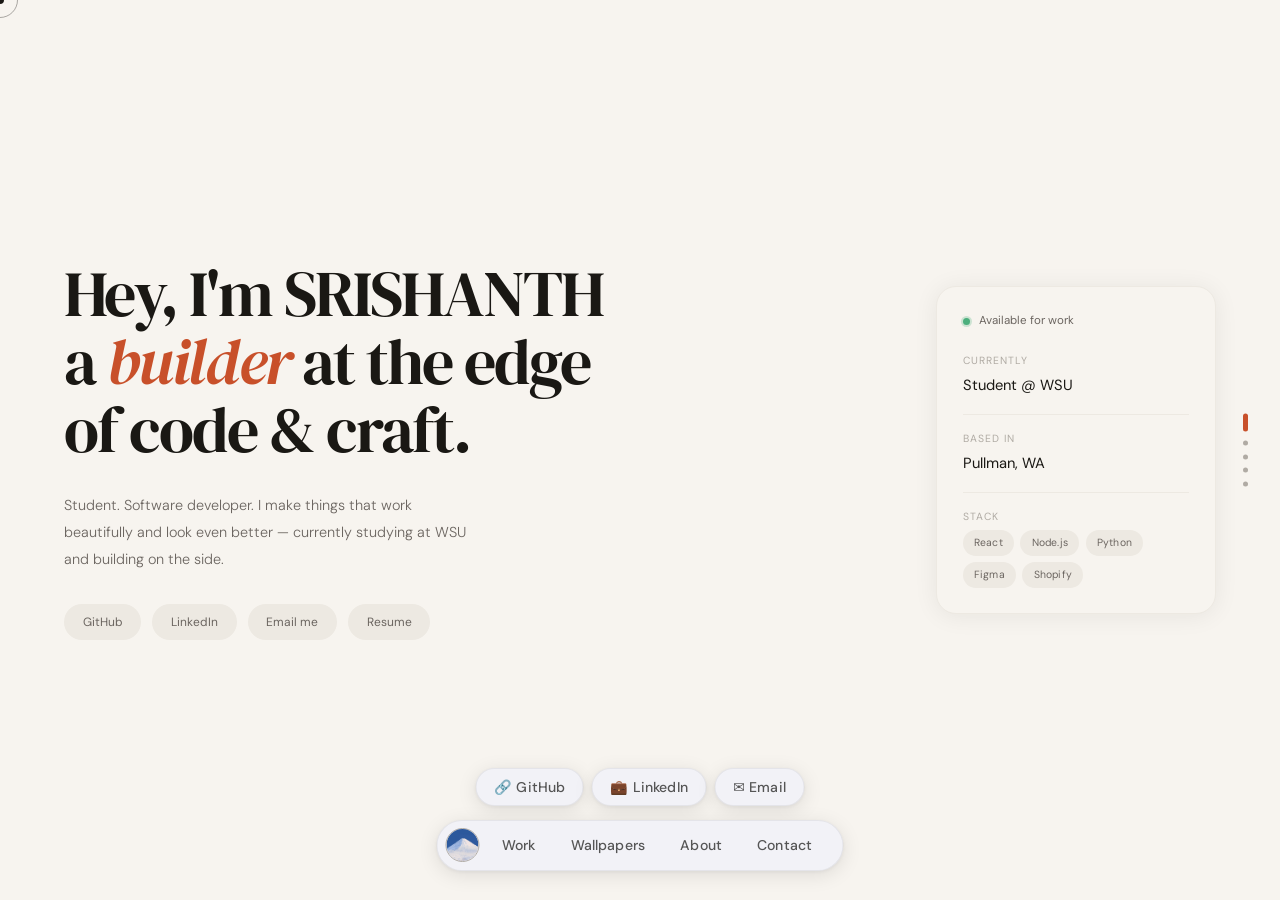
==== index.html @ 88192b69 "Split mobile and desktop styles" ====
<!DOCTYPE html>
<html lang="en">

<head>
  <meta charset="UTF-8" />
  <meta name="viewport" content="width=device-width, initial-scale=1.0" />
  <title>Srishanth — Portfolio</title>
  <link
    href="https://fonts.googleapis.com/css2?family=DM+Serif+Display:ital@0;1&family=DM+Sans:opsz,wght@9..40,300;9..40,400;9..40,500&display=swap"
    rel="stylesheet" />
  <link rel="stylesheet" href="style.css" />
</head>

<body>
  <!-- System: Cursor Elements -->
  <div class="cur-dot" id="cd"></div>
  <div class="cur-ring" id="cr"></div>

  <!-- System: Progress Dots -->
  <div class="slide-dots" id="slideDots"></div>

  <!-- System: Secondary Navigation (Floating Pills) -->
  <nav class="sec-nav" id="secNav" role="navigation" aria-label="Section actions" aria-live="polite"></nav>

  <!-- MODIFIABLE: Primary Navigation -->
  <nav>
    <a class="nav-icon-btn pill" href="#home" style="padding: 0; border-radius: 50%; overflow: hidden;">
      <!-- EDIT: Profile Image -->
      <img src="P.jpg" alt="Srishanth" class="nav-photo" />
    </a>
    <ul class="nav-pill">
      <!-- EDIT: Nav Items -->
      <li><a href="#work" class="active">Work</a></li>
      <li><a href="#wallpapers">Wallpapers</a></li>
      <li><a href="#about">About</a></li>
      <li><a href="#contact">Contact</a></li>
    </ul>
  </nav>

  <main class="h-scroll-container">

    <!-- SECTION: Hero -->
    <section class="hero" id="home">
      <div class="hero-left">
        <!-- EDIT: Hero Title -->
        <h1 class="h-title">
          Hey, I'm SRISHANTH <br />
          a <em>builder</em> at the edge<br />of code &amp; craft.
        </h1>
        <!-- EDIT: Hero Intro -->
        <p class="h-body">
          Student. Software developer. I make things that work beautifully
          and look even better — currently studying at WSU and building on the side.
        </p>
        <div class="h-pills">
          <!-- MODIFIABLE: Hero Social/Call-to-Action Pills -->
          <a class="h-pill" href="https://github.com/SURAKANTISRISHANTHREDDY" target="_blank" rel="noopener noreferrer">GitHub</a>
          <a class="h-pill" href="https://linkedin.com/in/your-profile" target="_blank" rel="noopener noreferrer">LinkedIn</a>
          <a class="h-pill" href="mailto:srishanthsurakanti@gmail.com">Email me</a>
          <a class="h-pill" href="resume.pdf" download>Resume</a>
        </div>
      </div>
      <div class="hero-right">
        <!-- MODIFIABLE: Hero Status Card -->
        <div class="hero-card">
          <div class="hero-card-status"><span class="status-dot"></span> Available for work</div>
          <div class="hero-card-label">Currently</div>
          <div class="hero-card-val">Student @ WSU</div>
          <div class="hero-card-divider"></div>
          <div class="hero-card-label">Based in</div>
          <div class="hero-card-val">Pullman, WA</div>
          <div class="hero-card-divider"></div>
          <div class="hero-card-label">Stack</div>
          <div class="hero-card-stack">
            <!-- EDIT: Tech Stack Chips -->
            <span class="hero-card-tag">React</span>
            <span class="hero-card-tag">Node.js</span>
            <span class="hero-card-tag">Python</span>
            <span class="hero-card-tag">Figma</span>
            <span class="hero-card-tag">Shopify</span>
          </div>
        </div>
      </div>
    </section>

    <!-- SECTION: Work -->
    <section class="work rev" id="work">
      <div class="work-inner-content">
        <div class="sec-label">Selected work</div>
        <!-- MODIFIABLE: Project List -->
        <!-- EDIT: Add/Remove <a class="proj"> items here -->
        <a class="proj" href="#">
          <div class="proj-l"><span class="proj-n">01</span>
            <div class="proj-info">
              <div class="proj-name">Project Alpha</div>
              <div class="proj-meta">Web App · React · Node.js</div>
            </div>
          </div>
          <div class="proj-r"><span class="proj-yr">2024</span><span class="proj-arr">→</span></div>
        </a>
        <!-- ... additional projects ... -->
      </div>
    </section>

    <!-- SECTION: Wallpapers -->
    <section class="work rev" id="wallpapers">
      <div class="work-inner-content">
        <div class="sec-label">Wallpapers</div>
        <!-- MODIFIABLE: Wallpaper Items -->
        <a class="proj" href="#">
          <div class="proj-l"><span class="proj-n">01</span>
            <div class="proj-info">
              <div class="proj-name">Midnight Desktop Pack</div>
              <div class="proj-meta">4K Resolution · $5</div>
            </div>
          </div>
          <div class="proj-r"><span class="proj-yr">Buy now</span><span class="proj-arr">→</span></div>
        </a>
      </div>
    </section>

    <!-- SECTION: About -->
    <div class="about rev" id="about">
      <div class="about-in">
        <div class="about-hed">Building at the<br />edge of <em>code</em><br />&amp; <em>craft.</em></div>
        <div class="about-copy">
          <!-- EDIT: About Text -->
          <p>I'm a senior student studying Computer Science who believes the best work happens when technical precision meets genuine aesthetic care.</p>
          <div class="pills">
            <!-- EDIT: Skill Tags -->
            <span class="pill">React</span><span class="pill">Node.js</span><span class="pill">Python</span>
          </div>
        </div>
      </div>
    </div>

    <!-- SECTION: Contact -->
    <section class="contact rev" id="contact">
      <div class="contact-inner">
        <div>
          <h2 class="contact-hed">Let's make<br /><em>something</em><br />together.</h2>
          <p class="contact-sub">Open to freelance and collabs. I read every message.</p>
        </div>
        <!-- MODIFIABLE: Contact Form -->
        <form class="cform" id="contactForm">
          <div class="cfield"><label>Name</label><input type="text" id="contactName" placeholder="Your name" required /></div>
          <div class="cfield"><label>Email</label><input type="email" id="contactEmail" placeholder="your@email.com" required /></div>
          <div class="cfield"><label>Message</label><textarea id="contactMessage" placeholder="Tell me about your project…" required></textarea></div>
          <button class="cbtn" type="submit">Send it →</button>
        </form>
      </div>
      <!-- FOOTER -->
      <footer class="slide-footer">
        <p>SRI © 2026 — Made with care.</p>
        <ul class="f-links">
          <!-- EDIT: Footer Links -->
          <li><a href="https://github.com/SURAKANTISRISHANTHREDDY" target="_blank" rel="noopener noreferrer">GitHub</a></li>
          <li><a href="https://linkedin.com/in/your-profile" target="_blank" rel="noopener noreferrer">LinkedIn</a></li>
        </ul>
      </footer>
    </section>
  </main>

  <script>
    /**
     * CORE LOGIC: Do not edit below unless modifying functionality.
     * All content/configuration is in the HTML sections above or the SEC_NAV_DATA below.
     */
    
    // ── CONFIGURATION: SECONDARY NAVIGATION ───────────────────────────
    // MODIFIABLE: Update the action pills that appear for each section.
    const SEC_NAV_DATA = {
      home: {
        links: [
          { text: 'GitHub', href: 'https://github.com/SURAKANTISRISHANTHREDDY', target: '_blank', icon: '🔗 ' },
          { text: 'LinkedIn', href: 'https://linkedin.com/in/your-profile', target: '_blank', icon: '💼 ' },
          { text: 'Email', href: 'mailto:srishanthsurakanti@gmail.com', icon: '✉️ ' },
        ]
      },
      work: {
        links: [
          { text: 'View GitHub', href: 'https://github.com/SURAKANTISRISHANTHREDDY', target: '_blank', icon: '📂 ' }
        ]
      },
      wallpapers: {
        links: [
          { text: 'Gumroad', href: '#', icon: '✨ ' },
          { text: 'Instagram', href: 'https://instagram.com/your-handle', target: '_blank', icon: '📸 ' },
        ]
      },
      about: {
        links: [
          { text: 'Resume', href: 'resume.pdf', download: true, icon: '📄 ' }
        ]
      },
      contact: {
        links: [
          { text: 'Direct Email', href: 'mailto:srishanthsurakanti@gmail.com', icon: '✉️ ' }
        ]
      },
    };

    // ── SYSTEM: CORE FUNCTIONALITY ─────────────────────────────────────
    
    // 1. Cursor Handling
    const cd = document.getElementById('cd'), cr = document.getElementById('cr');
    let mx = 0, my = 0, rx = 0, ry = 0, hoverPill = null;
    document.addEventListener('mousemove', e => { mx = e.clientX; my = e.clientY; });
    
    (function cursorLoop() {
      cd.style.left = mx + 'px'; cd.style.top = my + 'px';
      let tx = mx, ty = my;
      if (hoverPill) { const r = hoverPill.getBoundingClientRect(); tx = r.left + r.width / 2; ty = r.top + r.height / 2; }
      rx += (tx - rx) * .15; ry += (ty - ry) * .15;
      cr.style.left = rx + 'px'; cr.style.top = ry + 'px';
      requestAnimationFrame(cursorLoop);
    })();

    function watchHover(elements) {
      elements.forEach(el => {
        const isPill = el.classList.contains('pill') || el.classList.contains('h-pill') || el.closest('.nav-pill') || el.classList.contains('cbtn') || el.classList.contains('sec-nav-link');
        el.addEventListener('mouseenter', () => {
          document.body.classList.add('hov');
          if (isPill) { hoverPill = el; const r = el.getBoundingClientRect(); cr.style.width = r.width + 'px'; cr.style.height = r.height + 'px'; cd.style.opacity = '0'; }
        });
        el.addEventListener('mouseleave', () => {
          document.body.classList.remove('hov');
          if (isPill) { hoverPill = null; cr.style.width = ''; cr.style.height = ''; cd.style.opacity = '1'; }
        });
      });
    }
    watchHover(document.querySelectorAll('a, button, .pill'));

    // 2. Scroll & Snap Logic
    const scrollContainer = document.querySelector('.h-scroll-container');
    const slides = Array.from(document.querySelectorAll('main > section, main > .about'));
    let isLocked = false;

    function handleScroll(dir) {
      if (isLocked) return;
      isLocked = true;
      const index = Math.round(scrollContainer.scrollLeft / scrollContainer.clientWidth) + dir;
      const target = slides[Math.max(0, Math.min(slides.length - 1, index))];
      if (target) target.scrollIntoView({ behavior: 'smooth', block: 'nearest', inline: 'start' });
      setTimeout(() => { isLocked = false; }, 750);
    }

    scrollContainer.addEventListener('wheel', e => {
      e.preventDefault();
      const dir = Math.abs(e.deltaY) > Math.abs(e.deltaX) ? e.deltaY : e.deltaX;
      handleScroll(dir > 0 ? 1 : -1);
    }, { passive: false });

    // 3. Navigation & Section Intersection
    const navPill = document.querySelector('.nav-pill');
    const dotsContainer = document.getElementById('slideDots');
    const secNav = document.getElementById('secNav');
    let activeSec = null;

    function updateSecNav(id) {
      if (activeSec === id) return;
      activeSec = id;
      secNav.innerHTML = '';
      const data = SEC_NAV_DATA[id];
      if (!data) { secNav.classList.remove('visible'); return; }
      
      data.links.forEach(item => {
        const a = document.createElement('a');
        a.className = 'sec-nav-link';
        a.href = item.href;
        if (item.target) a.target = item.target;
        if (item.download) a.setAttribute('download', '');
        a.innerHTML = item.icon + item.text;
        secNav.appendChild(a);
      });
      watchHover(secNav.querySelectorAll('.sec-nav-link'));
      secNav.classList.add('visible');
    }

    const observer = new IntersectionObserver(entries => {
      entries.forEach(entry => {
        if (entry.isIntersecting) {
          entry.target.classList.add('in');
          const idx = slides.indexOf(entry.target);
          // Highlight Nav
          document.querySelectorAll('.nav-pill a').forEach(a => a.classList.toggle('active', a.getAttribute('href') === '#' + entry.target.id));
          // Highlight Dots
          document.querySelectorAll('.slide-dot').forEach((d, i) => d.classList.toggle('active', i === idx));
          // Update Secondary Nav
          updateSecNav(entry.target.id);
          // Handle Indicator Slide
          const active = document.querySelector('.nav-pill a.active');
          if (active) {
            const r = active.getBoundingClientRect(), p = navPill.getBoundingClientRect();
            navPill.style.setProperty('--active-left', (r.left - p.left) + 'px');
            navPill.style.setProperty('--active-width', r.width + 'px');
            navPill.classList.add('has-active');
          }
        }
      });
    }, { threshold: 0.5 });

    slides.forEach((s, i) => {
      const dot = document.createElement('div');
      dot.className = 'slide-dot' + (i === 0 ? ' active' : '');
      dot.onclick = () => s.scrollIntoView({ behavior: 'smooth' });
      dotsContainer.appendChild(dot);
      if (s.id) observer.observe(s);
    });

    // ── Primary nav click handling (make section anchors work in horizontal layout)
    document.querySelectorAll('.nav-pill a, .nav-icon-btn').forEach(el => {
      el.addEventListener('click', (evt) => {
        const href = el.getAttribute('href');
        if (!href || !href.startsWith('#')) return;
        evt.preventDefault();
        const target = document.getElementById(href.slice(1));
        if (target) target.scrollIntoView({ behavior: 'smooth', block: 'nearest', inline: 'start' });
      });
    });

    // 4. Contact Form Handling
    const form = document.getElementById('contactForm');
    form.onsubmit = (e) => {
      e.preventDefault();
      const n = document.getElementById('contactName').value, em = document.getElementById('contactEmail').value, msg = document.getElementById('contactMessage').value;
      window.location.href = `mailto:srishanthsurakanti@gmail.com?subject=New Message from ${n}&body=${encodeURIComponent(msg + '\n\nFrom: ' + em)}`;
    };

    // Keyboard Accessibility
    document.onkeydown = (e) => { if (e.key === 'Escape') secNav.classList.remove('visible'); };
  </script>
</body>

</html>
---- style.css ----
@import url("./desktop.css");
@import url("./mobile.css");
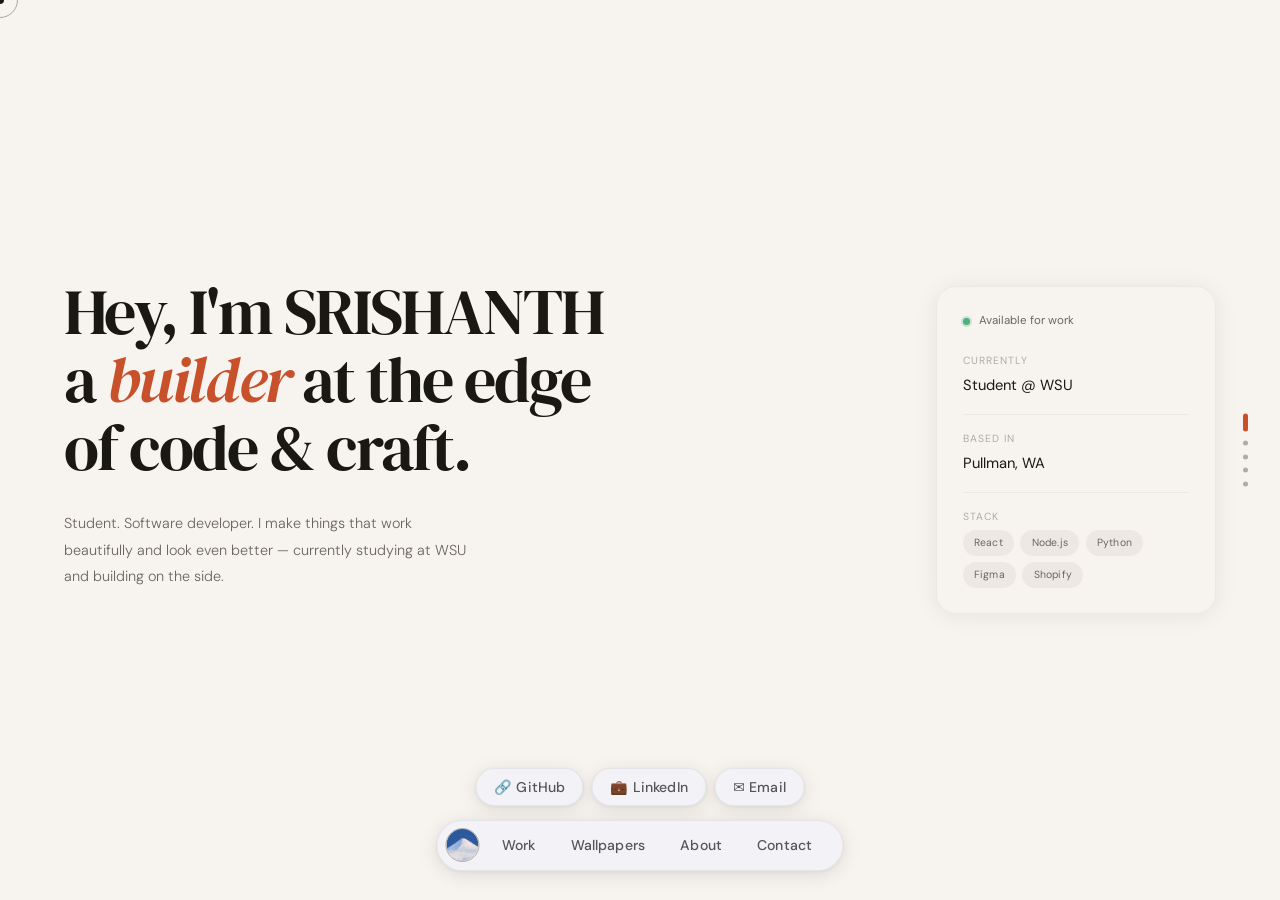
==== commit 847d3280: "Refine mobile nav layout and remove hero link pills" ====
--- a/index.html
+++ b/index.html
@@ -52,13 +52,6 @@
           Student. Software developer. I make things that work beautifully
           and look even better — currently studying at WSU and building on the side.
         </p>
-        <div class="h-pills">
-          <!-- MODIFIABLE: Hero Social/Call-to-Action Pills -->
-          <a class="h-pill" href="https://github.com/SURAKANTISRISHANTHREDDY" target="_blank" rel="noopener noreferrer">GitHub</a>
-          <a class="h-pill" href="https://linkedin.com/in/your-profile" target="_blank" rel="noopener noreferrer">LinkedIn</a>
-          <a class="h-pill" href="mailto:srishanthsurakanti@gmail.com">Email me</a>
-          <a class="h-pill" href="resume.pdf" download>Resume</a>
-        </div>
       </div>
       <div class="hero-right">
         <!-- MODIFIABLE: Hero Status Card -->
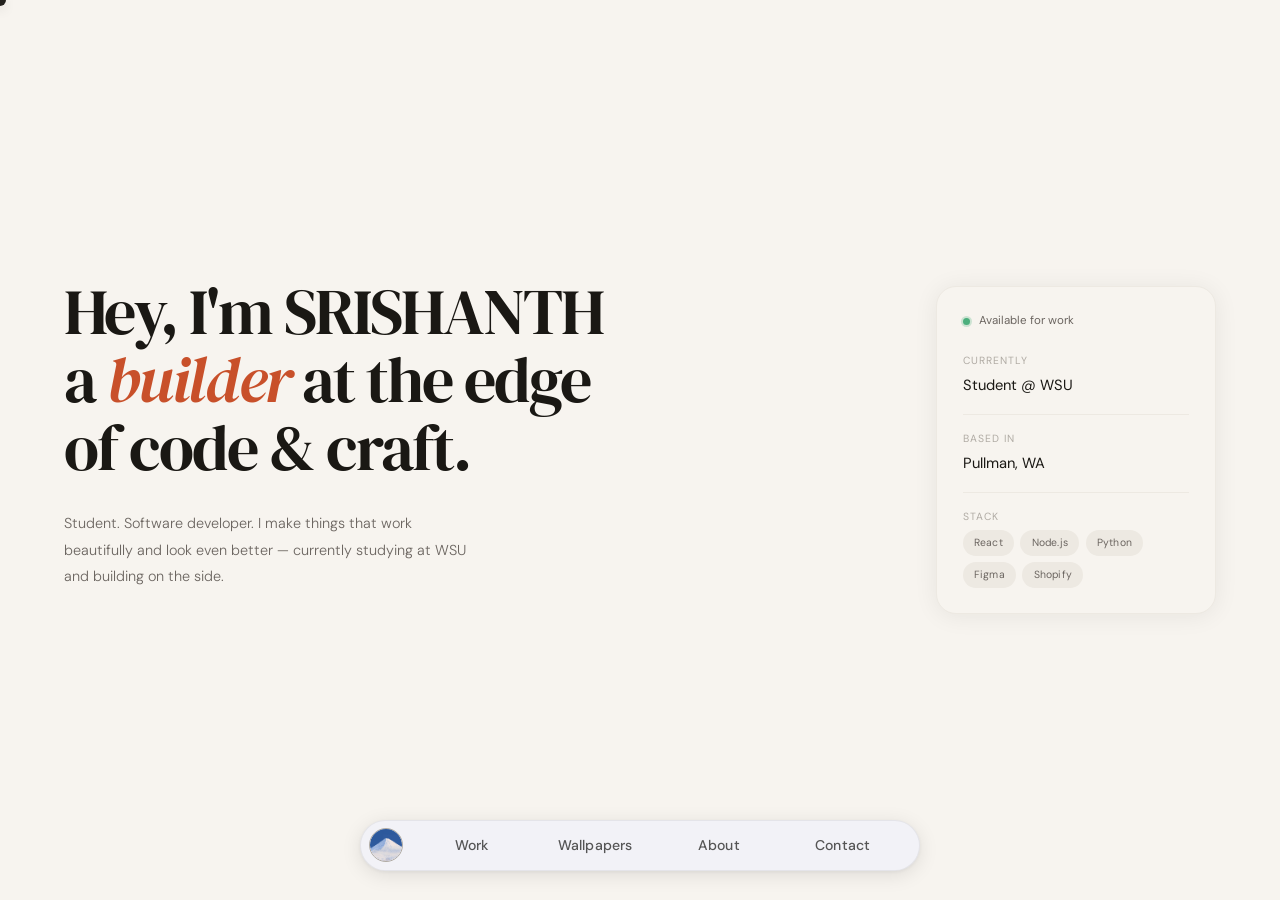
==== commit 8bdf85c9: "Refine nav interactions and cursor behavior" ====
--- a/index.html
+++ b/index.html
@@ -30,7 +30,7 @@
     </a>
     <ul class="nav-pill">
       <!-- EDIT: Nav Items -->
-      <li><a href="#work" class="active">Work</a></li>
+      <li><a href="#work">Work</a></li>
       <li><a href="#wallpapers">Wallpapers</a></li>
       <li><a href="#about">About</a></li>
       <li><a href="#contact">Contact</a></li>
@@ -165,9 +165,6 @@
     const SEC_NAV_DATA = {
       home: {
         links: [
-          { text: 'GitHub', href: 'https://github.com/SURAKANTISRISHANTHREDDY', target: '_blank', icon: '🔗 ' },
-          { text: 'LinkedIn', href: 'https://linkedin.com/in/your-profile', target: '_blank', icon: '💼 ' },
-          { text: 'Email', href: 'mailto:srishanthsurakanti@gmail.com', icon: '✉️ ' },
         ]
       },
       work: {
@@ -188,7 +185,9 @@
       },
       contact: {
         links: [
-          { text: 'Direct Email', href: 'mailto:srishanthsurakanti@gmail.com', icon: '✉️ ' }
+          { text: 'Direct Email', href: 'mailto:srishanthsurakanti@gmail.com', icon: '✉️ ' },
+          { text: 'GitHub', href: 'https://github.com/SURAKANTISRISHANTHREDDY', target: '_blank', icon: '🔗 ' },
+          { text: 'LinkedIn', href: 'https://linkedin.com/in/your-profile', target: '_blank', icon: '💼 ' }
         ]
       },
     };
@@ -197,13 +196,30 @@
     
     // 1. Cursor Handling
     const cd = document.getElementById('cd'), cr = document.getElementById('cr');
-    let mx = 0, my = 0, rx = 0, ry = 0, hoverPill = null;
+    let mx = 0, my = 0, dx = 0, dy = 0, rx = 0, ry = 0, hoverPill = null;
     document.addEventListener('mousemove', e => { mx = e.clientX; my = e.clientY; });
+
+    function morphCursor(el) {
+      const r = el.getBoundingClientRect();
+      cd.style.width = Math.min(30, Math.max(16, r.width - 18)) + 'px';
+      cd.style.height = Math.min(30, Math.max(16, r.height - 12)) + 'px';
+      cd.style.borderRadius = '999px';
+      cr.style.opacity = '0';
+    }
+
+    function resetCursor() {
+      cd.style.width = '12px';
+      cd.style.height = '12px';
+      cd.style.borderRadius = '999px';
+      cr.style.opacity = '';
+    }
     
     (function cursorLoop() {
-      cd.style.left = mx + 'px'; cd.style.top = my + 'px';
       let tx = mx, ty = my;
       if (hoverPill) { const r = hoverPill.getBoundingClientRect(); tx = r.left + r.width / 2; ty = r.top + r.height / 2; }
+      dx += (tx - dx) * .22; dy += (ty - dy) * .22;
+      cd.style.left = dx + 'px';
+      cd.style.top = dy + 'px';
       rx += (tx - rx) * .15; ry += (ty - ry) * .15;
       cr.style.left = rx + 'px'; cr.style.top = ry + 'px';
       requestAnimationFrame(cursorLoop);
@@ -214,11 +230,11 @@
         const isPill = el.classList.contains('pill') || el.classList.contains('h-pill') || el.closest('.nav-pill') || el.classList.contains('cbtn') || el.classList.contains('sec-nav-link');
         el.addEventListener('mouseenter', () => {
           document.body.classList.add('hov');
-          if (isPill) { hoverPill = el; const r = el.getBoundingClientRect(); cr.style.width = r.width + 'px'; cr.style.height = r.height + 'px'; cd.style.opacity = '0'; }
+          if (isPill) { hoverPill = el; morphCursor(el); }
         });
         el.addEventListener('mouseleave', () => {
           document.body.classList.remove('hov');
-          if (isPill) { hoverPill = null; cr.style.width = ''; cr.style.height = ''; cd.style.opacity = '1'; }
+          if (isPill) { hoverPill = null; resetCursor(); }
         });
       });
     }
@@ -229,12 +245,22 @@
     const slides = Array.from(document.querySelectorAll('main > section, main > .about'));
     let isLocked = false;
 
+    function getCurrentIndex() {
+      const width = scrollContainer.clientWidth;
+      return Math.round(scrollContainer.scrollLeft / width);
+    }
+
+    function transitionToSlide(targetIndex) {
+      const boundedIndex = Math.max(0, Math.min(slides.length - 1, targetIndex));
+      const target = slides[boundedIndex];
+      if (!target || target === slides[getCurrentIndex()]) return;
+      target.scrollIntoView({ behavior: 'smooth', block: 'nearest', inline: 'start' });
+    }
+
     function handleScroll(dir) {
       if (isLocked) return;
       isLocked = true;
-      const index = Math.round(scrollContainer.scrollLeft / scrollContainer.clientWidth) + dir;
-      const target = slides[Math.max(0, Math.min(slides.length - 1, index))];
-      if (target) target.scrollIntoView({ behavior: 'smooth', block: 'nearest', inline: 'start' });
+      transitionToSlide(getCurrentIndex() + dir);
       setTimeout(() => { isLocked = false; }, 750);
     }
 
@@ -249,13 +275,22 @@
     const dotsContainer = document.getElementById('slideDots');
     const secNav = document.getElementById('secNav');
     let activeSec = null;
+    let secNavAnimTimer = null;
+
+    function animateSecNavIn() {
+      secNav.classList.remove('reveal');
+      void secNav.offsetWidth;
+      secNav.classList.add('reveal');
+      clearTimeout(secNavAnimTimer);
+      secNavAnimTimer = setTimeout(() => secNav.classList.remove('reveal'), 450);
+    }
 
     function updateSecNav(id) {
       if (activeSec === id) return;
       activeSec = id;
       secNav.innerHTML = '';
       const data = SEC_NAV_DATA[id];
-      if (!data) { secNav.classList.remove('visible'); return; }
+      if (!data) { secNav.classList.remove('visible', 'reveal'); return; }
       
       data.links.forEach(item => {
         const a = document.createElement('a');
@@ -268,6 +303,7 @@
       });
       watchHover(secNav.querySelectorAll('.sec-nav-link'));
       secNav.classList.add('visible');
+      animateSecNavIn();
     }
 
     const observer = new IntersectionObserver(entries => {
@@ -275,8 +311,11 @@
         if (entry.isIntersecting) {
           entry.target.classList.add('in');
           const idx = slides.indexOf(entry.target);
+          const isHome = entry.target.id === 'home';
           // Highlight Nav
-          document.querySelectorAll('.nav-pill a').forEach(a => a.classList.toggle('active', a.getAttribute('href') === '#' + entry.target.id));
+          document.querySelectorAll('.nav-pill a').forEach(a => {
+            a.classList.toggle('active', !isHome && a.getAttribute('href') === '#' + entry.target.id);
+          });
           // Highlight Dots
           document.querySelectorAll('.slide-dot').forEach((d, i) => d.classList.toggle('active', i === idx));
           // Update Secondary Nav
@@ -288,6 +327,8 @@
             navPill.style.setProperty('--active-left', (r.left - p.left) + 'px');
             navPill.style.setProperty('--active-width', r.width + 'px');
             navPill.classList.add('has-active');
+          } else {
+            navPill.classList.remove('has-active');
           }
         }
       });
@@ -296,10 +337,15 @@
     slides.forEach((s, i) => {
       const dot = document.createElement('div');
       dot.className = 'slide-dot' + (i === 0 ? ' active' : '');
-      dot.onclick = () => s.scrollIntoView({ behavior: 'smooth' });
+      dot.onclick = () => transitionToSlide(i);
       dotsContainer.appendChild(dot);
       if (s.id) observer.observe(s);
     });
+
+    if (slides[0]?.id === 'home') {
+      document.querySelectorAll('.nav-pill a').forEach(a => a.classList.remove('active'));
+      navPill.classList.remove('has-active');
+    }
 
     // ── Primary nav click handling (make section anchors work in horizontal layout)
     document.querySelectorAll('.nav-pill a, .nav-icon-btn').forEach(el => {
@@ -308,7 +354,8 @@
         if (!href || !href.startsWith('#')) return;
         evt.preventDefault();
         const target = document.getElementById(href.slice(1));
-        if (target) target.scrollIntoView({ behavior: 'smooth', block: 'nearest', inline: 'start' });
+        const targetIndex = slides.indexOf(target);
+        if (targetIndex !== -1) transitionToSlide(targetIndex);
       });
     });
 
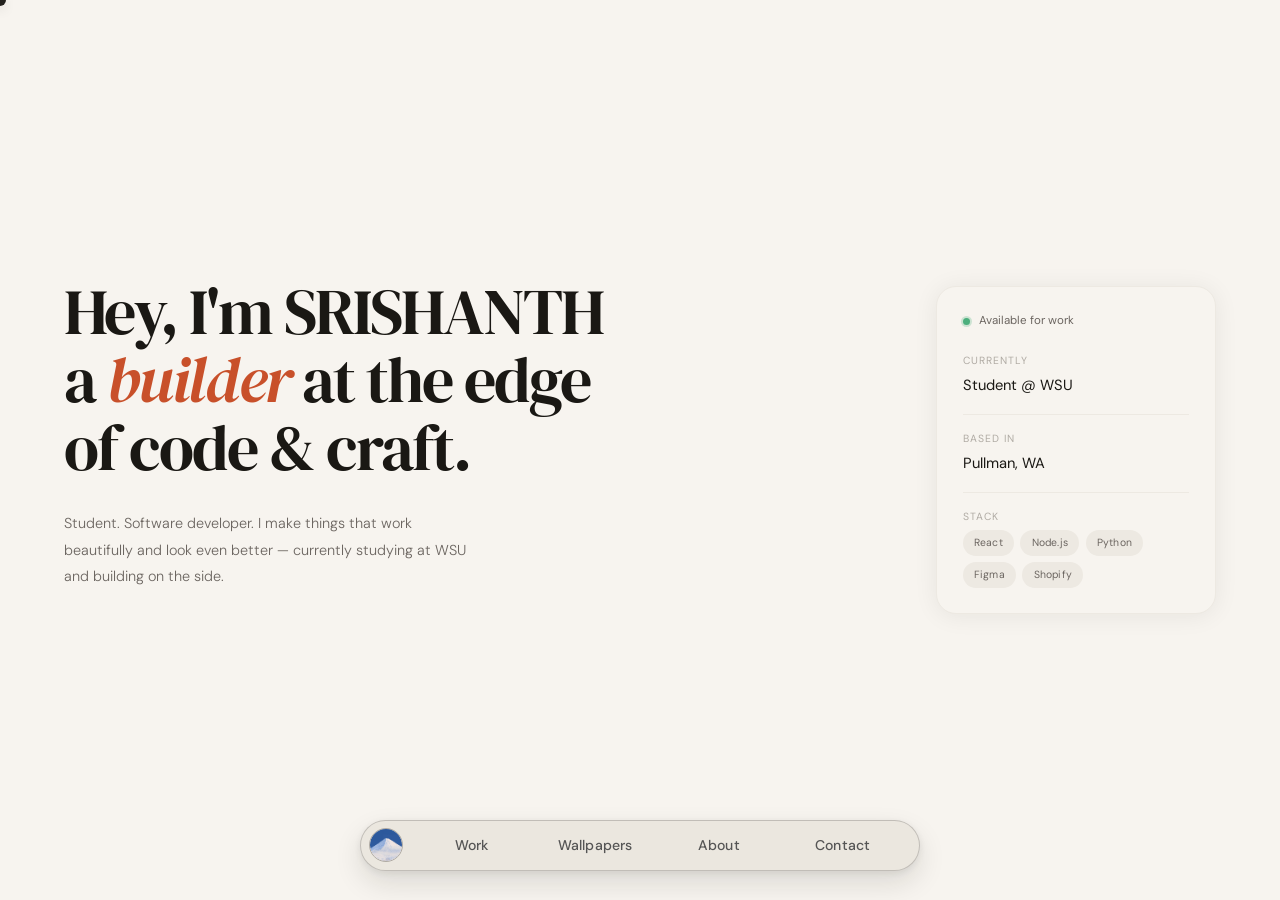
==== commit 36da3089: "improved chromium response" ====
--- a/index.html
+++ b/index.html
@@ -195,33 +195,32 @@
     // ── SYSTEM: CORE FUNCTIONALITY ─────────────────────────────────────
     
     // 1. Cursor Handling
-    const cd = document.getElementById('cd'), cr = document.getElementById('cr');
-    let mx = 0, my = 0, dx = 0, dy = 0, rx = 0, ry = 0, hoverPill = null;
+    const cd = document.getElementById('cd');
+    let mx = 0, my = 0, dx = 0, dy = 0, hoverPill = null;
     document.addEventListener('mousemove', e => { mx = e.clientX; my = e.clientY; });
 
     function morphCursor(el) {
       const r = el.getBoundingClientRect();
-      cd.style.width = Math.min(30, Math.max(16, r.width - 18)) + 'px';
-      cd.style.height = Math.min(30, Math.max(16, r.height - 12)) + 'px';
-      cd.style.borderRadius = '999px';
-      cr.style.opacity = '0';
+      const isNavItem = !!el.closest('.nav-pill');
+      const radius = isNavItem ? '999px' : (getComputedStyle(el).borderRadius || '999px');
+      const insetX = isNavItem ? 4 : 6;
+      const insetY = isNavItem ? 4 : 6;
+      cd.style.width = Math.max(18, r.width - insetX) + 'px';
+      cd.style.height = Math.max(18, r.height - insetY) + 'px';
+      cd.style.borderRadius = radius;
     }
 
     function resetCursor() {
       cd.style.width = '12px';
       cd.style.height = '12px';
       cd.style.borderRadius = '999px';
-      cr.style.opacity = '';
     }
     
     (function cursorLoop() {
       let tx = mx, ty = my;
       if (hoverPill) { const r = hoverPill.getBoundingClientRect(); tx = r.left + r.width / 2; ty = r.top + r.height / 2; }
-      dx += (tx - dx) * .22; dy += (ty - dy) * .22;
-      cd.style.left = dx + 'px';
-      cd.style.top = dy + 'px';
-      rx += (tx - rx) * .15; ry += (ty - ry) * .15;
-      cr.style.left = rx + 'px'; cr.style.top = ry + 'px';
+      dx += (tx - dx) * .14; dy += (ty - dy) * .14;
+      cd.style.transform = `translate3d(${dx}px, ${dy}px, 0) translate3d(-50%, -50%, 0)`;
       requestAnimationFrame(cursorLoop);
     })();
 
@@ -244,6 +243,41 @@
     const scrollContainer = document.querySelector('.h-scroll-container');
     const slides = Array.from(document.querySelectorAll('main > section, main > .about'));
     let isLocked = false;
+    let scrollAnimFrame = null;
+
+    function isDesktopLayout() {
+      return window.matchMedia('(min-width: 701px)').matches;
+    }
+
+    function easeInOutCubic(t) {
+      return t < 0.5 ? 4 * t * t * t : 1 - Math.pow(-2 * t + 2, 3) / 2;
+    }
+
+    function animateScrollTo(left) {
+      if (!isDesktopLayout()) {
+        scrollContainer.scrollLeft = left;
+        return;
+      }
+      if (scrollAnimFrame) cancelAnimationFrame(scrollAnimFrame);
+      const start = scrollContainer.scrollLeft;
+      const distance = left - start;
+      const duration = 620;
+      const startTime = performance.now();
+
+      function step(now) {
+        const elapsed = now - startTime;
+        const progress = Math.min(elapsed / duration, 1);
+        const eased = easeInOutCubic(progress);
+        scrollContainer.scrollLeft = start + distance * eased;
+        if (progress < 1) {
+          scrollAnimFrame = requestAnimationFrame(step);
+        } else {
+          scrollAnimFrame = null;
+        }
+      }
+
+      scrollAnimFrame = requestAnimationFrame(step);
+    }
 
     function getCurrentIndex() {
       const width = scrollContainer.clientWidth;
@@ -254,7 +288,11 @@
       const boundedIndex = Math.max(0, Math.min(slides.length - 1, targetIndex));
       const target = slides[boundedIndex];
       if (!target || target === slides[getCurrentIndex()]) return;
-      target.scrollIntoView({ behavior: 'smooth', block: 'nearest', inline: 'start' });
+      if (isDesktopLayout()) {
+        animateScrollTo(target.offsetLeft);
+      } else {
+        target.scrollIntoView({ behavior: 'smooth', block: 'nearest', inline: 'start' });
+      }
     }
 
     function handleScroll(dir) {
